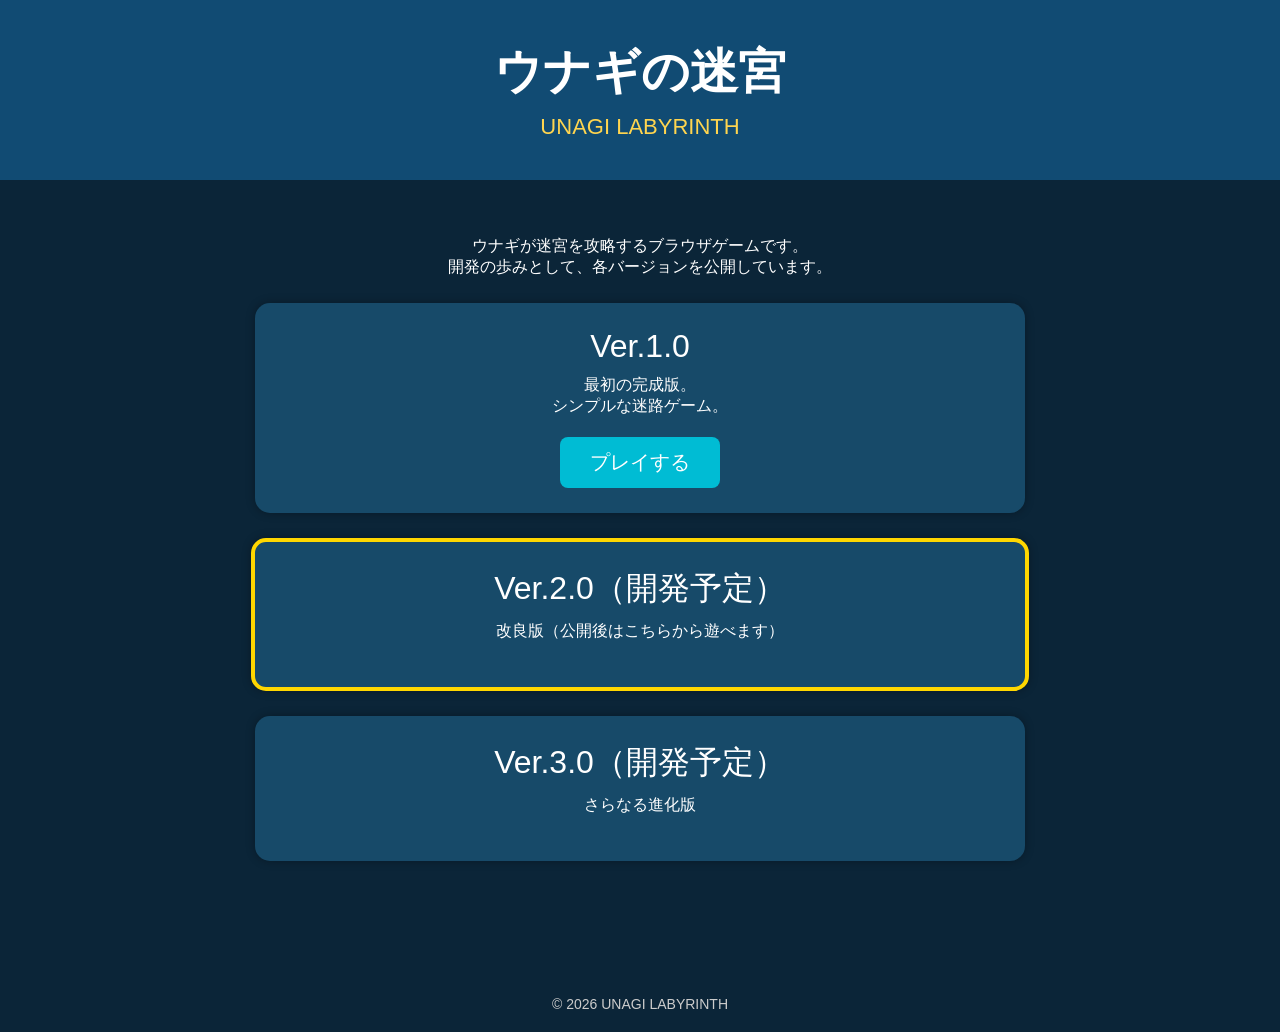
==== index.html @ 1b71bfa6 "Create index.html" ====
<!DOCTYPE html>
<html lang="ja">
<head>
<meta charset="UTF-8">
<meta name="viewport" content="width=device-width, initial-scale=1.0">

<title>ウナギの迷宮（ラビリンス）</title>

<style>

body{
    margin:0;
    background:#0b2538;
    color:white;
    font-family:Meiryo,sans-serif;
    text-align:center;
}

header{
    background:#114b73;
    padding:40px 20px;
}

h1{
    margin:0;
    font-size:48px;
}

.subtitle{
    font-size:22px;
    margin-top:10px;
    color:#ffd54f;
}

main{
    max-width:900px;
    margin:auto;
    padding:40px 20px;
}

.card{

    background:#174a69;

    border-radius:15px;

    margin:25px auto;

    padding:25px;

    width:80%;

    box-shadow:0 0 10px rgba(0,0,0,.3);

}

.latest{

    border:4px solid gold;

}

.version{

    font-size:32px;

    margin-bottom:10px;

}

.desc{

    margin-bottom:20px;

}

a.button{

    display:inline-block;

    padding:12px 30px;

    background:#00bcd4;

    color:white;

    text-decoration:none;

    border-radius:8px;

    font-size:20px;

}

a.button:hover{

    background:#00acc1;

}

footer{

    margin-top:50px;

    padding:20px;

    color:#cccccc;

    font-size:14px;

}

</style>

</head>

<body>

<header>

<h1>ウナギの迷宮</h1>

<div class="subtitle">UNAGI LABYRINTH</div>

</header>

<main>

<p>
ウナギが迷宮を攻略するブラウザゲームです。<br>
開発の歩みとして、各バージョンを公開しています。
</p>

<div class="card">

<div class="version">Ver.1.0</div>

<div class="desc">

最初の完成版。<br>

シンプルな迷路ゲーム。

</div>

<a class="button" href="v1/index.html">

プレイする

</a>

</div>

<div class="card latest">

<div class="version">Ver.2.0（開発予定）</div>

<div class="desc">

改良版（公開後はこちらから遊べます）

</div>

</div>

<div class="card">

<div class="version">Ver.3.0（開発予定）</div>

<div class="desc">

さらなる進化版

</div>

</div>

</main>

<footer>

© 2026 UNAGI LABYRINTH

</footer>

</body>
</html>
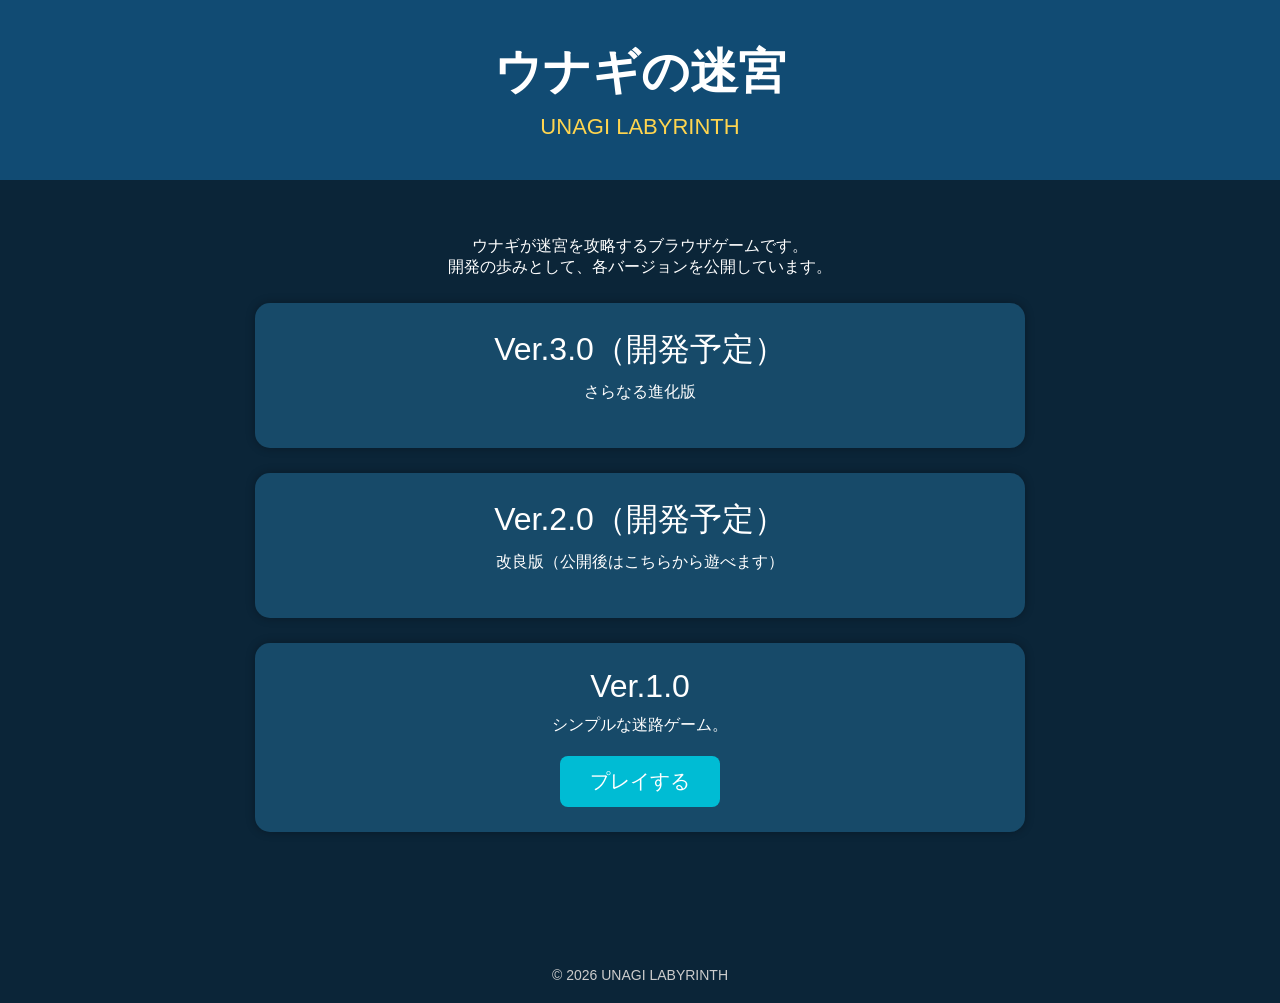
==== commit 9385de62: "Update index.html" ====
--- a/index.html
+++ b/index.html
@@ -133,45 +133,35 @@
 
 <div class="card">
 
-<div class="version">Ver.1.0</div>
+<div class="version">Ver.3.0（開発予定）</div>
 
 <div class="desc">
-
-最初の完成版。<br>
-
-シンプルな迷路ゲーム。
-
-</div>
-
-<a class="button" href="v1/index.html">
-
-プレイする
-
-</a>
-
-</div>
-
-<div class="card latest">
-
-<div class="version">Ver.2.0（開発予定）</div>
-
-<div class="desc">
-
-改良版（公開後はこちらから遊べます）
-
+さらなる進化版
 </div>
 
 </div>
 
 <div class="card">
 
-<div class="version">Ver.3.0（開発予定）</div>
+<div class="version">Ver.2.0（開発予定）</div>
 
 <div class="desc">
-
-さらなる進化版
+改良版（公開後はこちらから遊べます）
+</div>
 
 </div>
+
+<div class="card">
+
+<div class="version">Ver.1.0</div>
+
+<div class="desc">
+シンプルな迷路ゲーム。
+</div>
+
+<a class="button" href="v1/index.html">
+プレイする
+</a>
 
 </div>
 
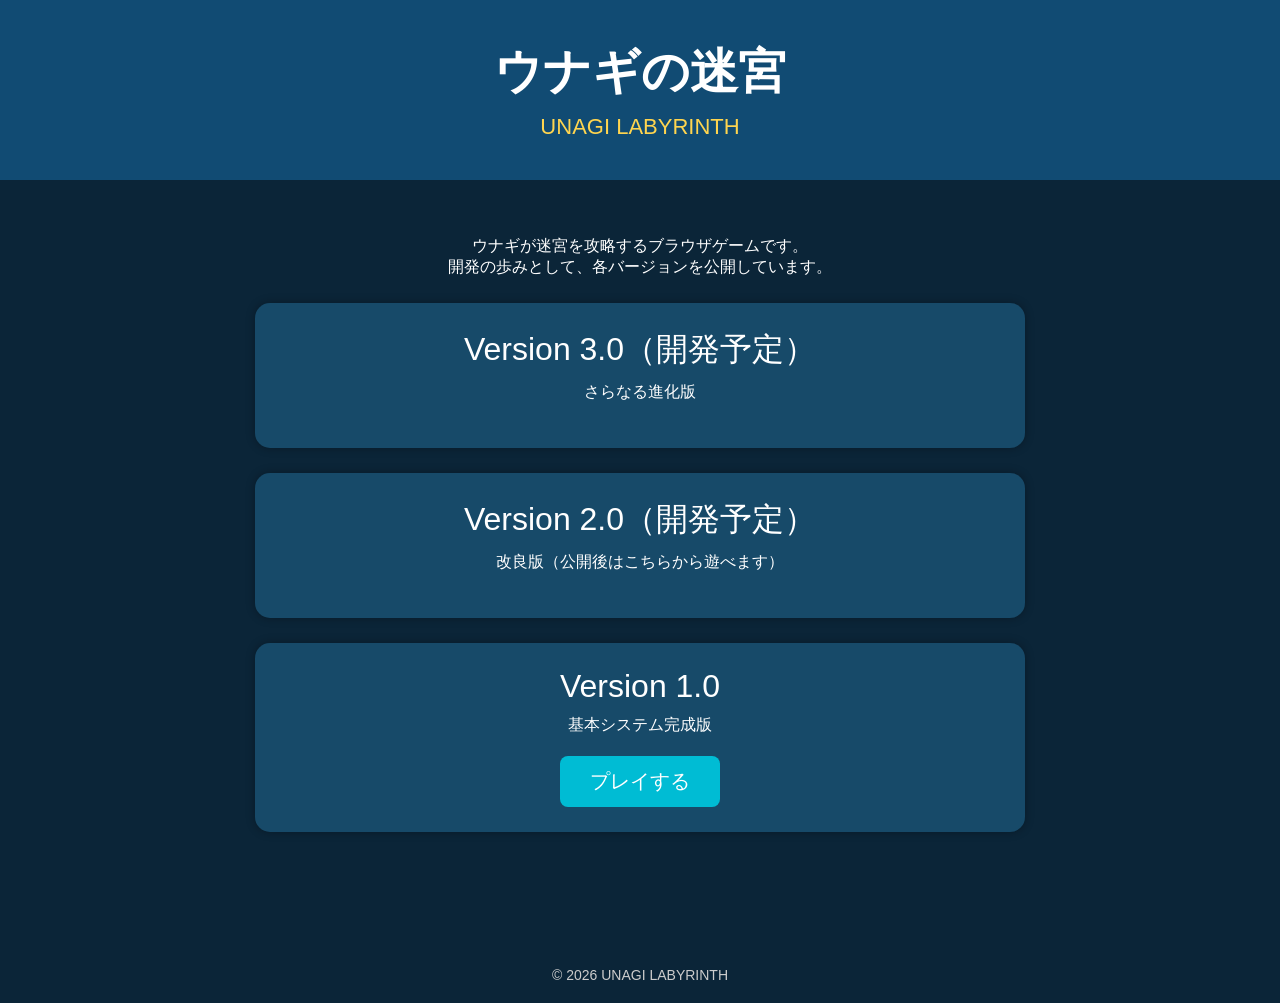
==== commit dbe726c0: "Update index.html" ====
--- a/index.html
+++ b/index.html
@@ -133,7 +133,7 @@
 
 <div class="card">
 
-<div class="version">Ver.3.0（開発予定）</div>
+<div class="version">Version 3.0（開発予定）</div>
 
 <div class="desc">
 さらなる進化版
@@ -143,7 +143,7 @@
 
 <div class="card">
 
-<div class="version">Ver.2.0（開発予定）</div>
+<div class="version">Version 2.0（開発予定）</div>
 
 <div class="desc">
 改良版（公開後はこちらから遊べます）
@@ -153,10 +153,10 @@
 
 <div class="card">
 
-<div class="version">Ver.1.0</div>
+<div class="version">Version 1.0</div>
 
 <div class="desc">
-シンプルな迷路ゲーム。
+基本システム完成版
 </div>
 
 <a class="button" href="v1/index.html">
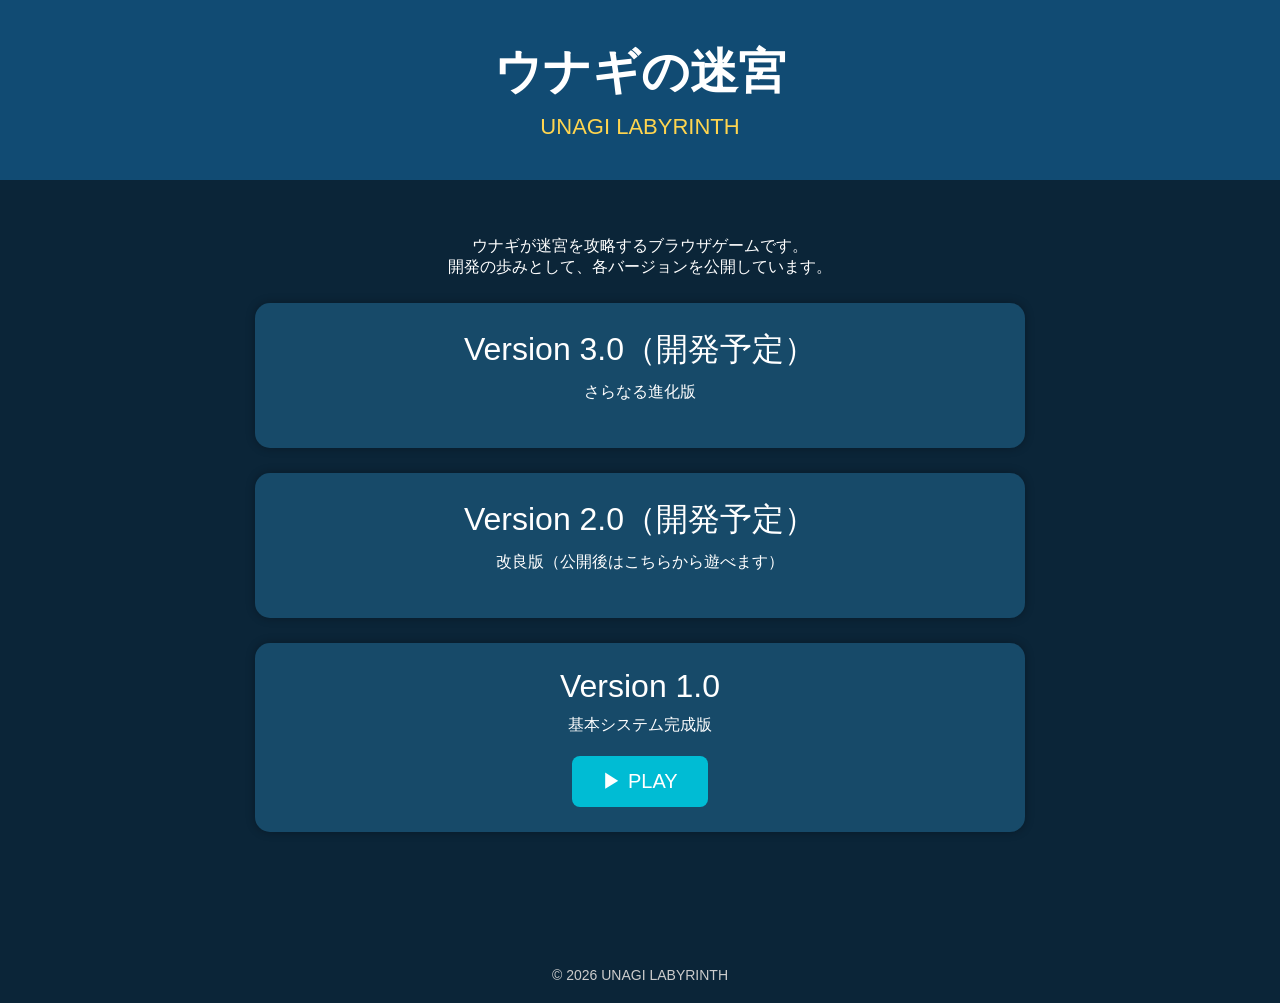
==== commit 5e284d1f: "Update index.html" ====
--- a/index.html
+++ b/index.html
@@ -153,15 +153,15 @@
 
 <div class="card">
 
-<div class="version">Version 1.0</div>
+    <div class="version">Version 1.0</div>
 
-<div class="desc">
-基本システム完成版
-</div>
+    <div class="desc">
+        基本システム完成版
+    </div>
 
-<a class="button" href="v1/index.html">
-プレイする
-</a>
+    <a class="button" href="v1/">
+        ▶ PLAY
+    </a>
 
 </div>
 
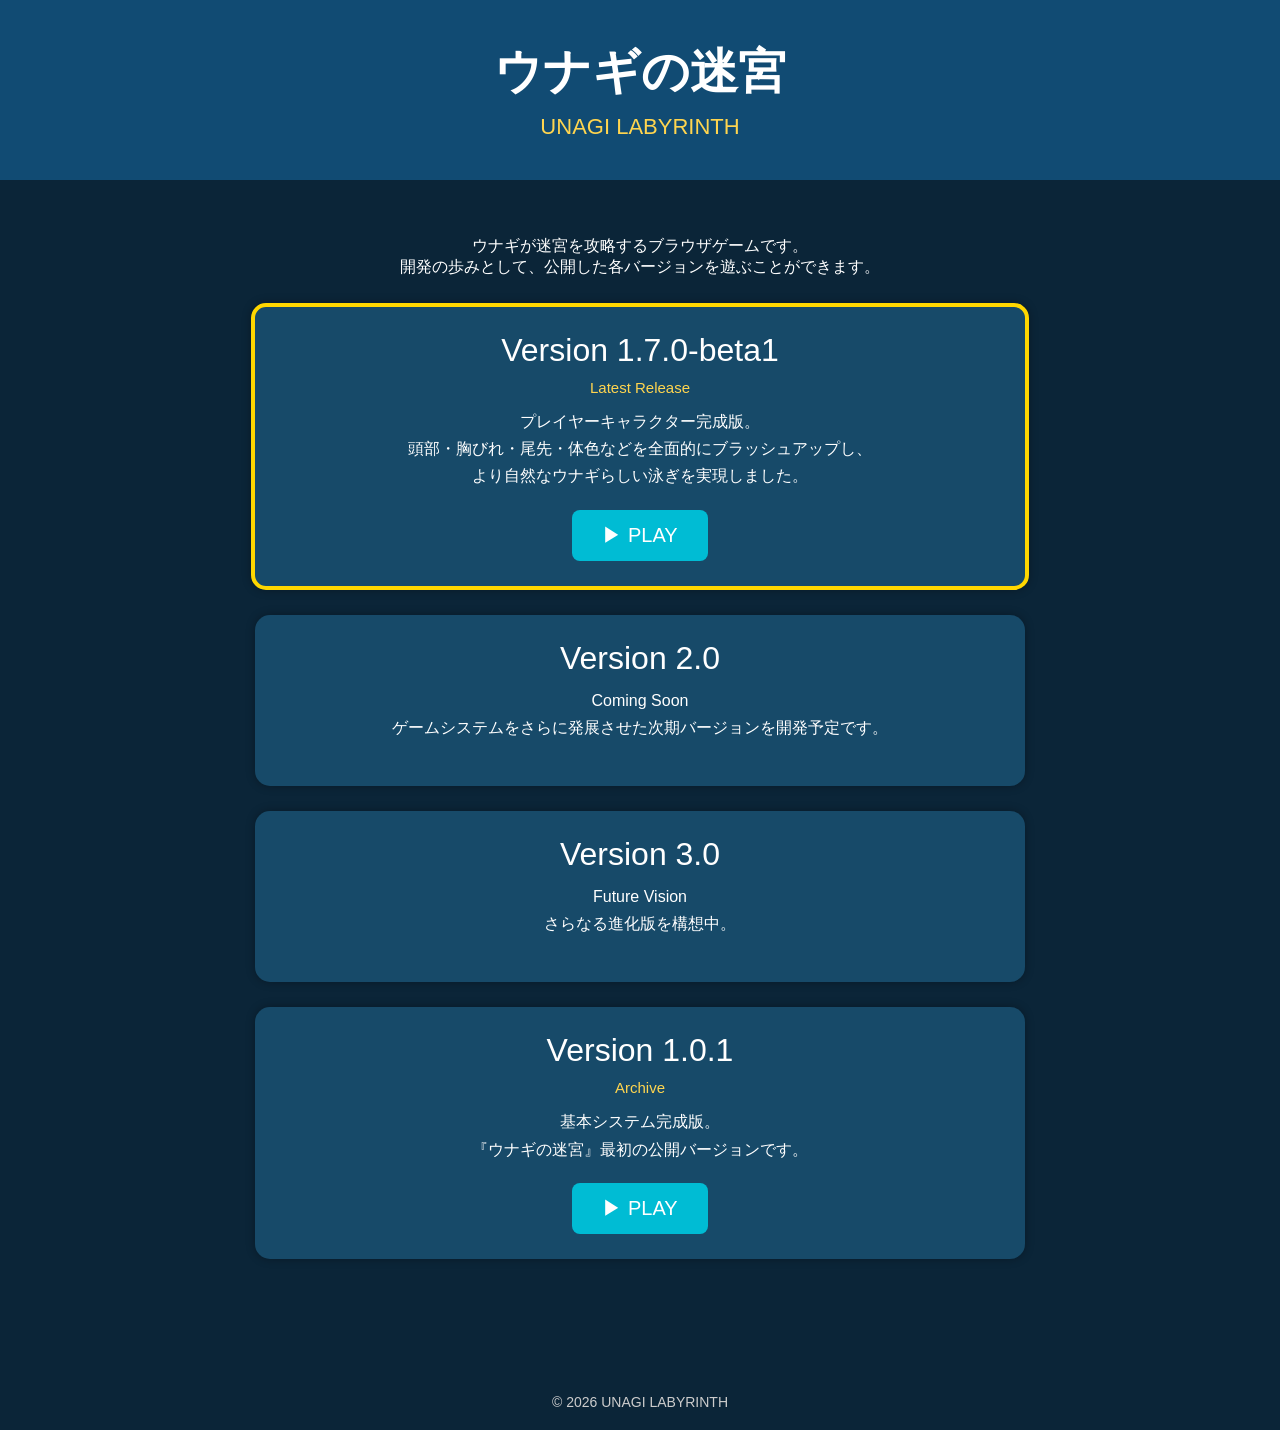
==== commit b0d41e3f: "Update index.html" ====
--- a/index.html
+++ b/index.html
@@ -4,7 +4,7 @@
 <meta charset="UTF-8">
 <meta name="viewport" content="width=device-width, initial-scale=1.0">
 
-<title>ウナギの迷宮（ラビリンス）</title>
+<title>ウナギの迷宮</title>
 
 <style>
 
@@ -41,15 +41,10 @@
 .card{
 
     background:#174a69;
-
     border-radius:15px;
-
     margin:25px auto;
-
     padding:25px;
-
     width:80%;
-
     box-shadow:0 0 10px rgba(0,0,0,.3);
 
 }
@@ -63,7 +58,6 @@
 .version{
 
     font-size:32px;
-
     margin-bottom:10px;
 
 }
@@ -71,23 +65,26 @@
 .desc{
 
     margin-bottom:20px;
+    line-height:1.7;
+
+}
+
+.release{
+
+    color:#ffd54f;
+    font-size:15px;
+    margin-bottom:12px;
 
 }
 
 a.button{
 
     display:inline-block;
-
     padding:12px 30px;
-
     background:#00bcd4;
-
     color:white;
-
     text-decoration:none;
-
     border-radius:8px;
-
     font-size:20px;
 
 }
@@ -101,11 +98,8 @@
 footer{
 
     margin-top:50px;
-
     padding:20px;
-
     color:#cccccc;
-
     font-size:14px;
 
 }
@@ -128,40 +122,67 @@
 
 <p>
 ウナギが迷宮を攻略するブラウザゲームです。<br>
-開発の歩みとして、各バージョンを公開しています。
+開発の歩みとして、公開した各バージョンを遊ぶことができます。
 </p>
+
+<div class="card latest">
+
+<div class="version">Version 1.7.0-beta1</div>
+
+<div class="release">
+Latest Release
+</div>
+
+<div class="desc">
+プレイヤーキャラクター完成版。<br>
+頭部・胸びれ・尾先・体色などを全面的にブラッシュアップし、<br>
+より自然なウナギらしい泳ぎを実現しました。
+</div>
+
+<a class="button" href="v1_7/">
+▶ PLAY
+</a>
+
+</div>
 
 <div class="card">
 
-<div class="version">Version 3.0（開発予定）</div>
+<div class="version">Version 2.0</div>
 
 <div class="desc">
-さらなる進化版
+Coming Soon<br>
+ゲームシステムをさらに発展させた次期バージョンを開発予定です。
 </div>
 
 </div>
 
 <div class="card">
 
-<div class="version">Version 2.0（開発予定）</div>
+<div class="version">Version 3.0</div>
 
 <div class="desc">
-改良版（公開後はこちらから遊べます）
+Future Vision<br>
+さらなる進化版を構想中。
 </div>
 
 </div>
 
 <div class="card">
 
-    <div class="version">Version 1.0</div>
+<div class="version">Version 1.0.1</div>
 
-    <div class="desc">
-        基本システム完成版
-    </div>
+<div class="release">
+Archive
+</div>
 
-    <a class="button" href="v1/">
-        ▶ PLAY
-    </a>
+<div class="desc">
+基本システム完成版。<br>
+『ウナギの迷宮』最初の公開バージョンです。
+</div>
+
+<a class="button" href="v1/">
+▶ PLAY
+</a>
 
 </div>
 
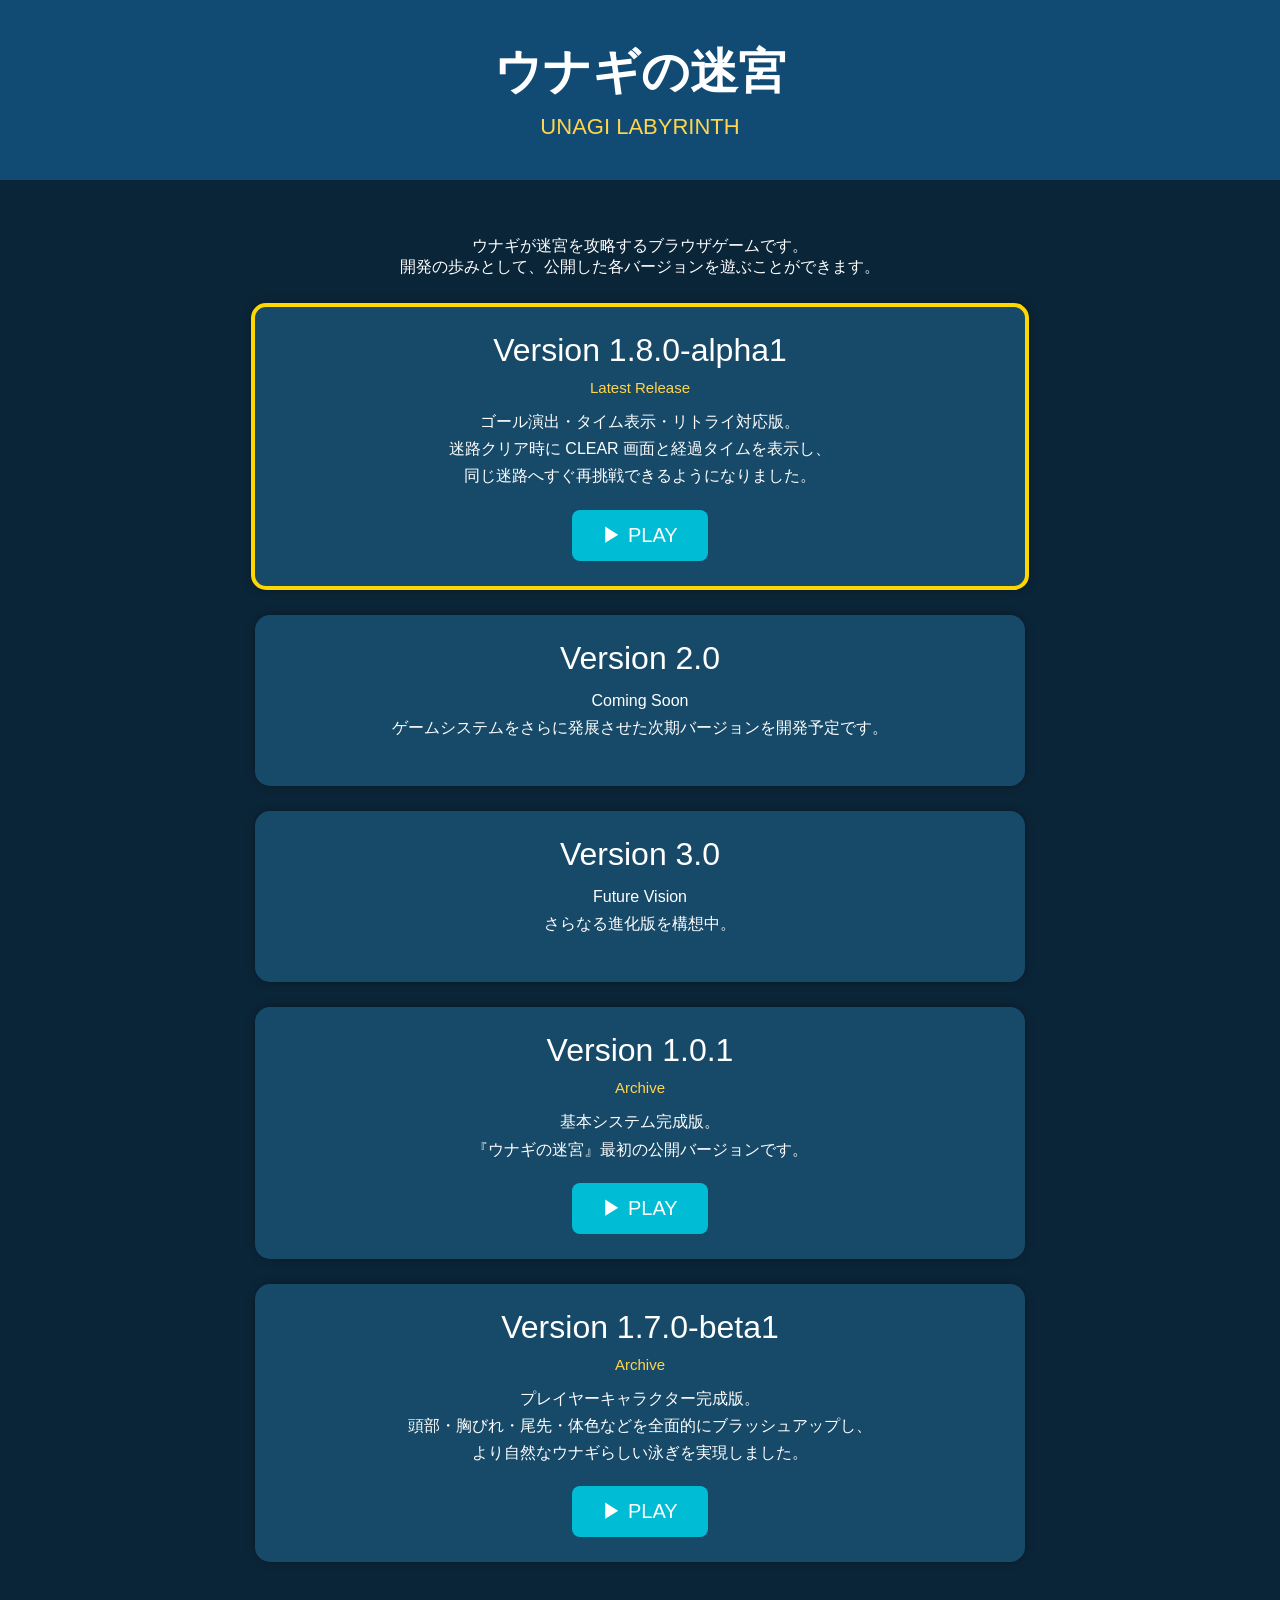
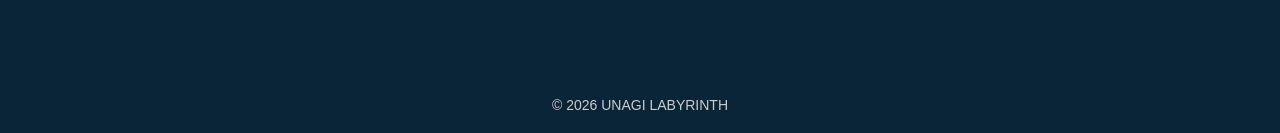
==== commit f0c664ae: "Update index.html" ====
--- a/index.html
+++ b/index.html
@@ -127,10 +127,71 @@
 
 <div class="card latest">
 
-<div class="version">Version 1.7.0-beta1</div>
+<div class="version">Version 1.8.0-alpha1</div>
 
 <div class="release">
 Latest Release
+</div>
+
+<div class="desc">
+ゴール演出・タイム表示・リトライ対応版。<br>
+迷路クリア時に CLEAR 画面と経過タイムを表示し、<br>
+同じ迷路へすぐ再挑戦できるようになりました。
+</div>
+
+<a class="button" href="v1_8/">
+▶ PLAY
+</a>
+
+</div>
+
+<div class="card">
+
+<div class="version">Version 2.0</div>
+
+<div class="desc">
+Coming Soon<br>
+ゲームシステムをさらに発展させた次期バージョンを開発予定です。
+</div>
+
+</div>
+
+<div class="card">
+
+<div class="version">Version 3.0</div>
+
+<div class="desc">
+Future Vision<br>
+さらなる進化版を構想中。
+</div>
+
+</div>
+
+<div class="card">
+
+<div class="version">Version 1.0.1</div>
+
+<div class="release">
+Archive
+</div>
+
+<div class="desc">
+基本システム完成版。<br>
+『ウナギの迷宮』最初の公開バージョンです。
+</div>
+
+<a class="button" href="v1/">
+▶ PLAY
+</a>
+
+</div>
+
+<div class="card">
+
+<div class="version">Version 1.7.0-beta1</div>
+
+<div class="release">
+Archive
 </div>
 
 <div class="desc">
@@ -145,47 +206,6 @@
 
 </div>
 
-<div class="card">
-
-<div class="version">Version 2.0</div>
-
-<div class="desc">
-Coming Soon<br>
-ゲームシステムをさらに発展させた次期バージョンを開発予定です。
-</div>
-
-</div>
-
-<div class="card">
-
-<div class="version">Version 3.0</div>
-
-<div class="desc">
-Future Vision<br>
-さらなる進化版を構想中。
-</div>
-
-</div>
-
-<div class="card">
-
-<div class="version">Version 1.0.1</div>
-
-<div class="release">
-Archive
-</div>
-
-<div class="desc">
-基本システム完成版。<br>
-『ウナギの迷宮』最初の公開バージョンです。
-</div>
-
-<a class="button" href="v1/">
-▶ PLAY
-</a>
-
-</div>
-
 </main>
 
 <footer>
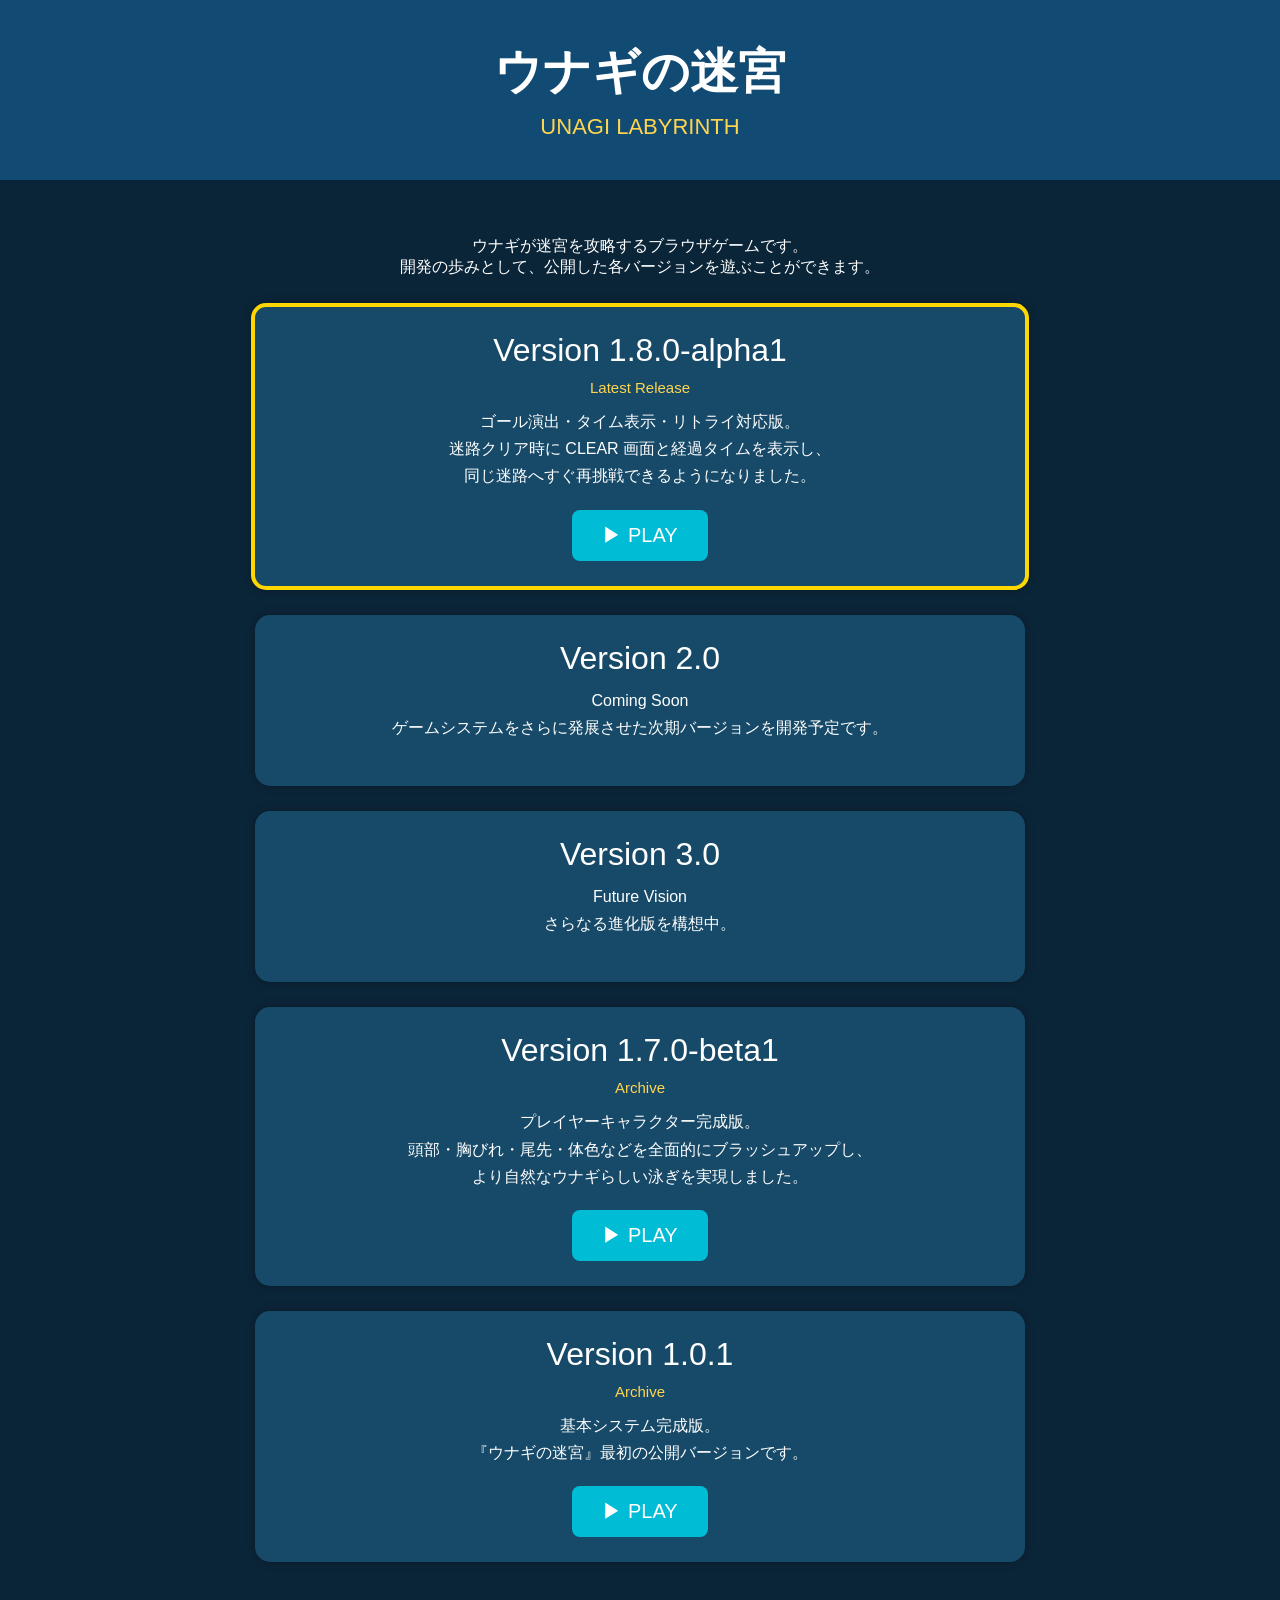
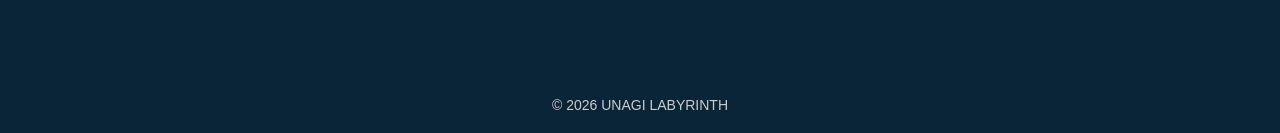
==== commit 866b3e4a: "Update index.html" ====
--- a/index.html
+++ b/index.html
@@ -169,6 +169,26 @@
 
 <div class="card">
 
+<div class="version">Version 1.7.0-beta1</div>
+
+<div class="release">
+Archive
+</div>
+
+<div class="desc">
+プレイヤーキャラクター完成版。<br>
+頭部・胸びれ・尾先・体色などを全面的にブラッシュアップし、<br>
+より自然なウナギらしい泳ぎを実現しました。
+</div>
+
+<a class="button" href="v1_7/">
+▶ PLAY
+</a>
+
+</div>
+
+<div class="card">
+
 <div class="version">Version 1.0.1</div>
 
 <div class="release">
@@ -186,26 +206,6 @@
 
 </div>
 
-<div class="card">
-
-<div class="version">Version 1.7.0-beta1</div>
-
-<div class="release">
-Archive
-</div>
-
-<div class="desc">
-プレイヤーキャラクター完成版。<br>
-頭部・胸びれ・尾先・体色などを全面的にブラッシュアップし、<br>
-より自然なウナギらしい泳ぎを実現しました。
-</div>
-
-<a class="button" href="v1_7/">
-▶ PLAY
-</a>
-
-</div>
-
 </main>
 
 <footer>
